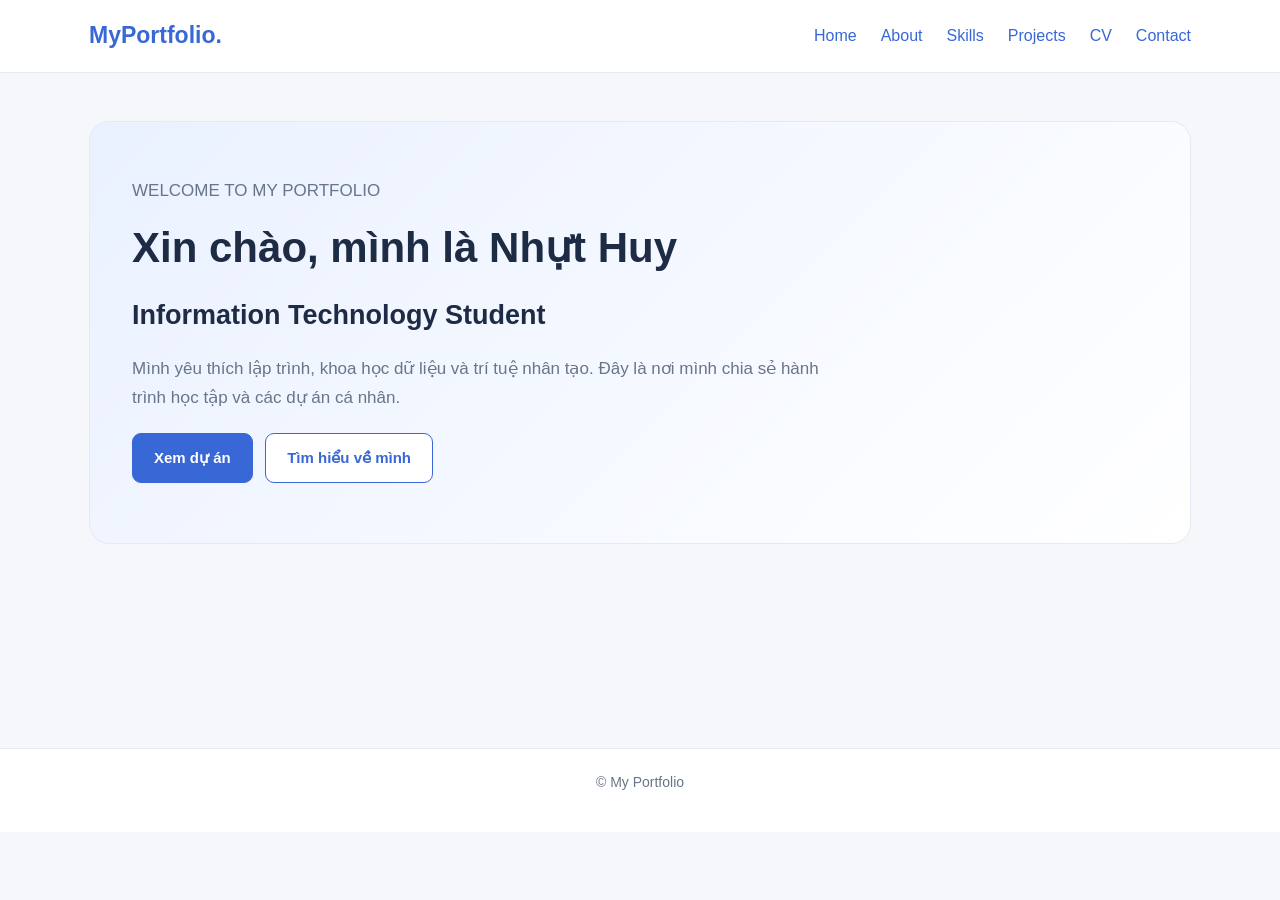
==== index.html @ 82e44e2f "first commit" ====
<!doctype html>
<html lang="vi">
  <head>
    <meta charset="UTF-8" />
    <meta name="viewport" content="width=device-width, initial-scale=1.0" />

    <title>Home | My Portfolio</title>

    <link rel="stylesheet" href="style.css" />
    <script src="script.js" defer></script>
  </head>
  <body>
    <header class="site-header">
      <nav class="navbar">
        <a href="index.html" class="logo">MyPortfolio.</a>

        <ul class="nav-links">
          <li><a href="index.html" class="active">Home</a></li>
          <li><a href="about.html">About</a></li>
          <li><a href="skills.html">Skills</a></li>
          <li><a href="projects.html">Projects</a></li>
          <li><a href="cv.html">CV</a></li>
          <li><a href="contact.html">Contact</a></li>
        </ul>
      </nav>
    </header>

    <main>
      <section class="hero">
        <p class="eyebrow">WELCOME TO MY PORTFOLIO</p>

        <h1>Xin chào, mình là <span>Nhựt Huy</span></h1>

        <h2>Information Technology Student</h2>

        <p class="hero-description">
          Mình yêu thích lập trình, khoa học dữ liệu và trí tuệ nhân tạo. Đây là
          nơi mình chia sẻ hành trình học tập và các dự án cá nhân.
        </p>

        <div class="hero-buttons">
          <a href="projects.html" class="btn btn-primary"> Xem dự án </a>

          <a href="about.html" class="btn btn-outline"> Tìm hiểu về mình </a>
        </div>
      </section>
    </main>

    <footer class="site-footer">
      <p>© <span id="current-year"></span> My Portfolio</p>
    </footer>
  </body>
</html>
---- style.css ----
/* =========================
   1. CÀI ĐẶT CHUNG
========================= */

:root {
  --primary: #3867d6;
  --primary-dark: #244db0;
  --background: #f5f7fb;
  --white: #ffffff;
  --text: #263248;
  --text-light: #68758a;
  --border: #e5eaf2;
  --light-blue: #eaf1ff;
}

* {
  margin: 0;
  padding: 0;
  box-sizing: border-box;
}

html {
  scroll-behavior: smooth;
}

body {
  font-family: Arial, Helvetica, sans-serif;
  background: var(--background);
  color: var(--text);
  line-height: 1.7;
  font-size: 16px;
}

a {
  color: var(--primary);
  text-decoration: none;
}

a:hover {
  color: var(--primary-dark);
}

/* =========================
   2. HEADER VÀ MENU
========================= */

header {
  background: var(--white);
  border-bottom: 1px solid var(--border);
  position: sticky;
  top: 0;
  z-index: 100;
}

nav {
  max-width: 1150px;
  min-height: 72px;
  margin: 0 auto;
  padding: 12px 24px;
  display: flex;
  justify-content: space-between;
  align-items: center;
  gap: 20px;
}

/* Tên website */

nav > a {
  color: var(--primary);
  font-size: 23px;
  font-weight: bold;
  white-space: nowrap;
}

/* Danh sách liên kết */

nav div {
  display: flex;
  align-items: center;
  gap: 26px;
  flex-wrap: wrap;
}

nav div a {
  color: var(--text);
  font-size: 15px;
  font-weight: 600;
  transition: color 0.2s;
}

nav div a:hover,
nav div a.active {
  color: var(--primary);
}

/* Xóa dấu chấm nếu menu dùng ul, li */

nav ul {
  list-style: none;
  display: flex;
  align-items: center;
  gap: 24px;
}

nav li {
  list-style: none;
  margin: 0;
}

/* =========================
   3. KHU VỰC NỘI DUNG
========================= */

main {
  max-width: 1150px;
  min-height: 75vh;
  margin: 0 auto;
  padding: 48px 24px;
}

section {
  margin-bottom: 36px;
}

h1 {
  color: #1d2b45;
  font-size: clamp(30px, 4vw, 42px);
  line-height: 1.3;
  margin-bottom: 18px;
}

h2 {
  color: #1d2b45;
  font-size: 27px;
  margin-bottom: 16px;
}

h3 {
  color: #263b60;
  font-size: 20px;
  margin-bottom: 10px;
}

p {
  margin-bottom: 15px;
}

ul {
  padding-left: 24px;
}

li {
  margin-bottom: 8px;
}

/* =========================
   4. TRANG CHỦ
========================= */

.hero {
  background: linear-gradient(135deg, #eaf1ff, #ffffff);
  border: 1px solid var(--border);
  border-radius: 20px;
  padding: 55px 42px;
  margin-bottom: 35px;
}

.hero p {
  color: var(--text-light);
  font-size: 17px;
  max-width: 700px;
}

/* =========================
   5. NÚT BẤM
========================= */

.btn {
  display: inline-block;
  padding: 11px 21px;
  margin: 5px 8px 5px 0;
  border-radius: 9px;
  border: 1px solid var(--primary);
  font-size: 15px;
  font-weight: bold;
  cursor: pointer;
  transition: 0.2s ease;
}

.btn-primary {
  background: var(--primary);
  color: white;
}

.btn-primary:hover {
  background: var(--primary-dark);
  color: white;
  transform: translateY(-2px);
}

.btn-outline {
  background: white;
  color: var(--primary);
}

.btn-outline:hover {
  background: var(--light-blue);
  color: var(--primary-dark);
}

/* =========================
   6. THẺ KỸ NĂNG VÀ DỰ ÁN
========================= */

.project-grid {
  display: grid;
  grid-template-columns: repeat(2, minmax(0, 1fr));
  gap: 22px;
  margin-top: 22px;
}

.project-card {
  background: var(--white);
  padding: 25px;
  border: 1px solid var(--border);
  border-radius: 15px;
  box-shadow: 0 4px 15px rgba(30, 50, 90, 0.04);
  transition: 0.25s ease;
}

.project-card:hover {
  transform: translateY(-4px);
  box-shadow: 0 10px 25px rgba(30, 50, 90, 0.09);
  border-color: #b7cbff;
}

.project-card p {
  color: var(--text-light);
}

/* Nhãn kỹ năng */

.tag-list {
  display: flex;
  flex-wrap: wrap;
  gap: 8px;
  margin-top: 15px;
}

.tag {
  display: inline-block;
  background: var(--light-blue);
  color: #244db0;
  border-radius: 20px;
  padding: 5px 12px;
  font-size: 13px;
  font-weight: 600;
}

/* =========================
   7. FORM LIÊN HỆ
========================= */

form {
  max-width: 650px;
  background: var(--white);
  padding: 28px;
  border: 1px solid var(--border);
  border-radius: 15px;
  box-shadow: 0 4px 15px rgba(30, 50, 90, 0.04);
}

form label {
  display: block;
  font-weight: bold;
  margin-bottom: 6px;
}

form input,
form textarea {
  display: block;
  width: 100%;
  padding: 12px 14px;
  margin-bottom: 18px;
  border: 1px solid #d5ddeb;
  border-radius: 8px;
  background: white;
  color: var(--text);
  font-family: inherit;
  font-size: 15px;
}

form input:focus,
form textarea:focus {
  outline: 2px solid #c4d5ff;
  border-color: var(--primary);
}

form textarea {
  min-height: 130px;
  resize: vertical;
}

/* =========================
   8. CHÂN TRANG
========================= */

footer {
  background: var(--white);
  border-top: 1px solid var(--border);
  color: var(--text-light);
  text-align: center;
  padding: 22px;
  font-size: 14px;
}

/* =========================
   9. ĐIỆN THOẠI / MÀN HÌNH NHỎ
========================= */

@media (max-width: 760px) {
  nav {
    flex-direction: column;
    align-items: flex-start;
    padding: 15px 20px;
  }

  nav div,
  nav ul {
    gap: 12px 18px;
  }

  main {
    padding: 30px 18px;
  }

  .hero {
    padding: 32px 22px;
  }

  .project-grid {
    grid-template-columns: 1fr;
  }

  form {
    padding: 20px;
  }
}
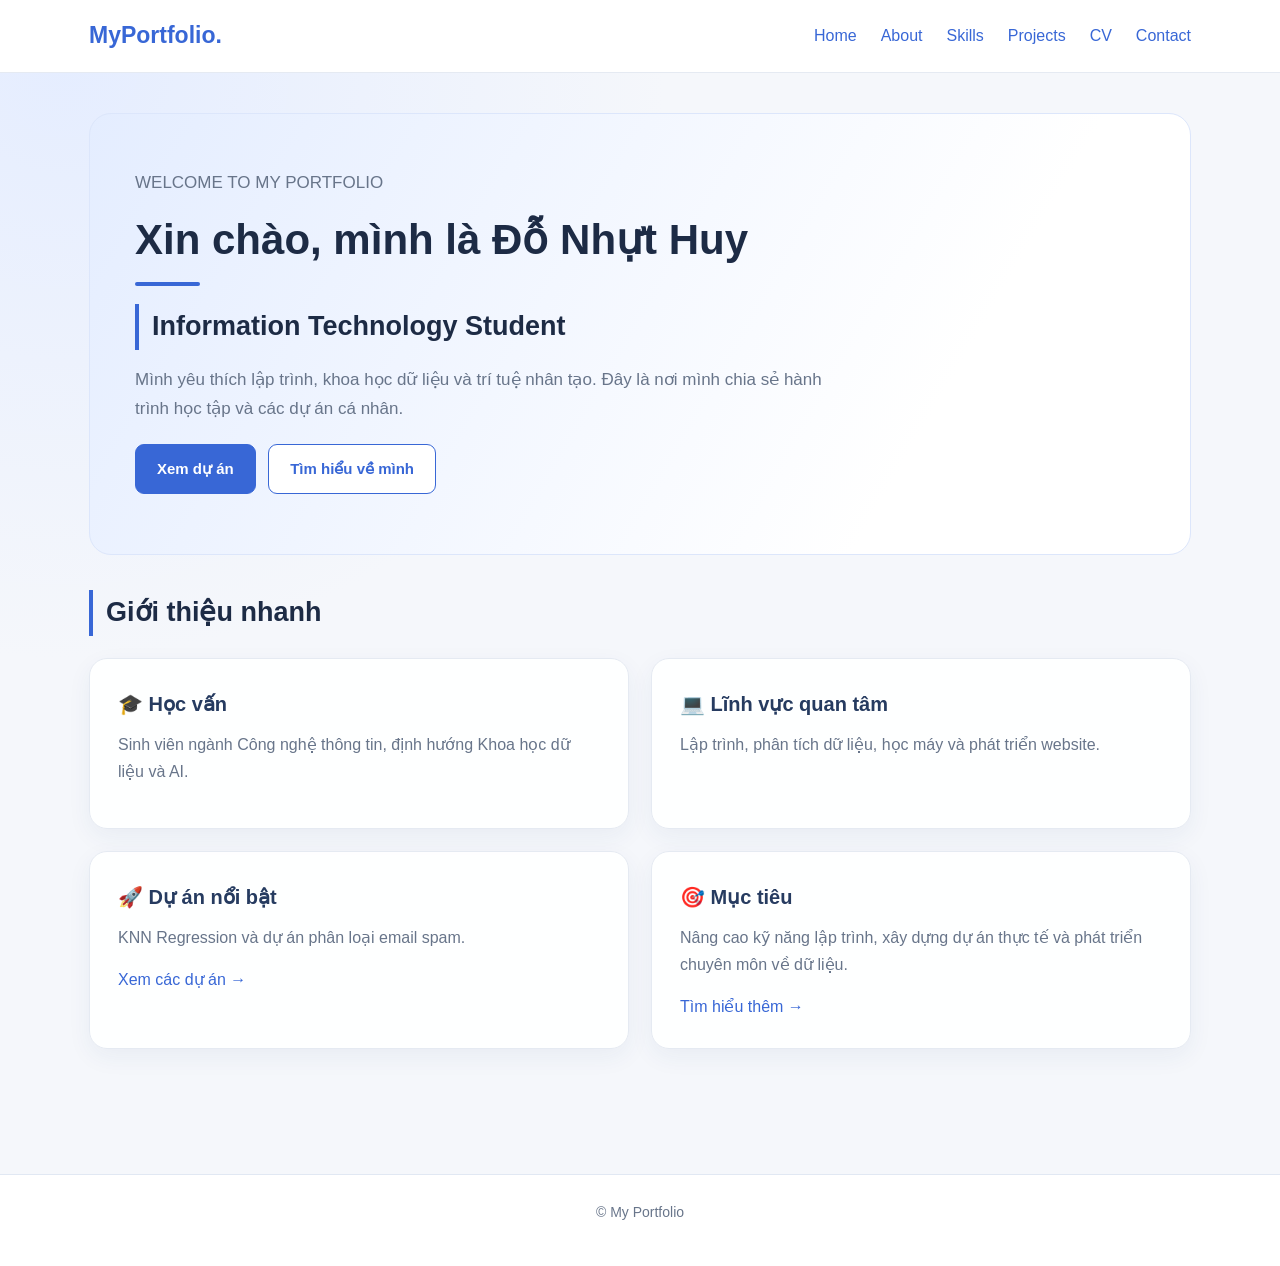
==== commit 78761861: "second change" ====
--- a/index.html
+++ b/index.html
@@ -29,7 +29,7 @@
       <section class="hero">
         <p class="eyebrow">WELCOME TO MY PORTFOLIO</p>
 
-        <h1>Xin chào, mình là <span>Nhựt Huy</span></h1>
+        <h1>Xin chào, mình là <span>Đỗ Nhựt Huy</span></h1>
 
         <h2>Information Technology Student</h2>
 
@@ -44,6 +44,41 @@
           <a href="about.html" class="btn btn-outline"> Tìm hiểu về mình </a>
         </div>
       </section>
+
+      <!-- Thông tin nhanh -->
+      <section class="quick-info">
+        <h2>Giới thiệu nhanh</h2>
+
+        <div class="project-grid">
+          <article class="project-card">
+            <h3>🎓 Học vấn</h3>
+            <p>
+              Sinh viên ngành Công nghệ thông tin, định hướng Khoa học dữ liệu
+              và AI.
+            </p>
+          </article>
+
+          <article class="project-card">
+            <h3>💻 Lĩnh vực quan tâm</h3>
+            <p>Lập trình, phân tích dữ liệu, học máy và phát triển website.</p>
+          </article>
+
+          <article class="project-card">
+            <h3>🚀 Dự án nổi bật</h3>
+            <p>KNN Regression và dự án phân loại email spam.</p>
+            <a href="projects.html">Xem các dự án →</a>
+          </article>
+
+          <article class="project-card">
+            <h3>🎯 Mục tiêu</h3>
+            <p>
+              Nâng cao kỹ năng lập trình, xây dựng dự án thực tế và phát triển
+              chuyên môn về dữ liệu.
+            </p>
+            <a href="about.html">Tìm hiểu thêm →</a>
+          </article>
+        </div>
+      </section>
     </main>
 
     <footer class="site-footer">
--- a/style.css
+++ b/style.css
@@ -346,3 +346,95 @@
     padding: 20px;
   }
 }
+
+/* Làm nền website sinh động hơn */
+body {
+  background:
+    radial-gradient(ellipse at 5% 5%, #e5edff 0, transparent 35%), #f5f7fb;
+}
+
+/* Tạo khoảng cách nội dung hợp lý */
+main {
+  padding-top: 40px;
+  padding-bottom: 60px;
+}
+
+/* Làm nổi bật phần giới thiệu */
+.hero {
+  position: relative;
+  overflow: hidden;
+  background: linear-gradient(120deg, #e4edff, #ffffff 75%);
+  border: 1px solid #dce6fb;
+  border-radius: 22px;
+  padding: 55px 45px;
+  margin-bottom: 35px;
+}
+
+/* Đường nhấn màu xanh phía trên tiêu đề */
+.hero h1 {
+  position: relative;
+}
+
+.hero h1::after {
+  content: "";
+  display: block;
+  width: 65px;
+  height: 4px;
+  background: #3867d6;
+  border-radius: 5px;
+  margin-top: 15px;
+}
+
+/* Các thẻ nội dung */
+.project-card {
+  padding: 28px;
+  border-radius: 18px;
+  background: rgba(255, 255, 255, 0.95);
+  box-shadow: 0 8px 25px rgba(35, 65, 120, 0.06);
+  transition:
+    transform 0.25s,
+    box-shadow 0.25s;
+}
+
+.project-card:hover {
+  transform: translateY(-5px);
+  box-shadow: 0 14px 30px rgba(35, 65, 120, 0.12);
+}
+
+/* Tiêu đề các khu vực */
+section h2 {
+  padding-left: 13px;
+  border-left: 4px solid #3867d6;
+}
+
+/* Khoảng cách giữa các nhóm nội dung */
+section {
+  margin-bottom: 45px;
+}
+
+/* Nhãn kỹ năng */
+.tag {
+  padding: 6px 13px;
+  background: #eaf1ff;
+  color: #244db0;
+  border: 1px solid #d8e5ff;
+}
+
+/* Chân trang */
+footer {
+  margin-top: 20px;
+  padding: 26px 20px;
+  background: #ffffff;
+  border-top: 1px solid #e1e8f3;
+}
+
+/* Hiển thị tốt trên điện thoại */
+@media (max-width: 700px) {
+  .hero {
+    padding: 32px 24px;
+  }
+
+  section {
+    margin-bottom: 32px;
+  }
+}
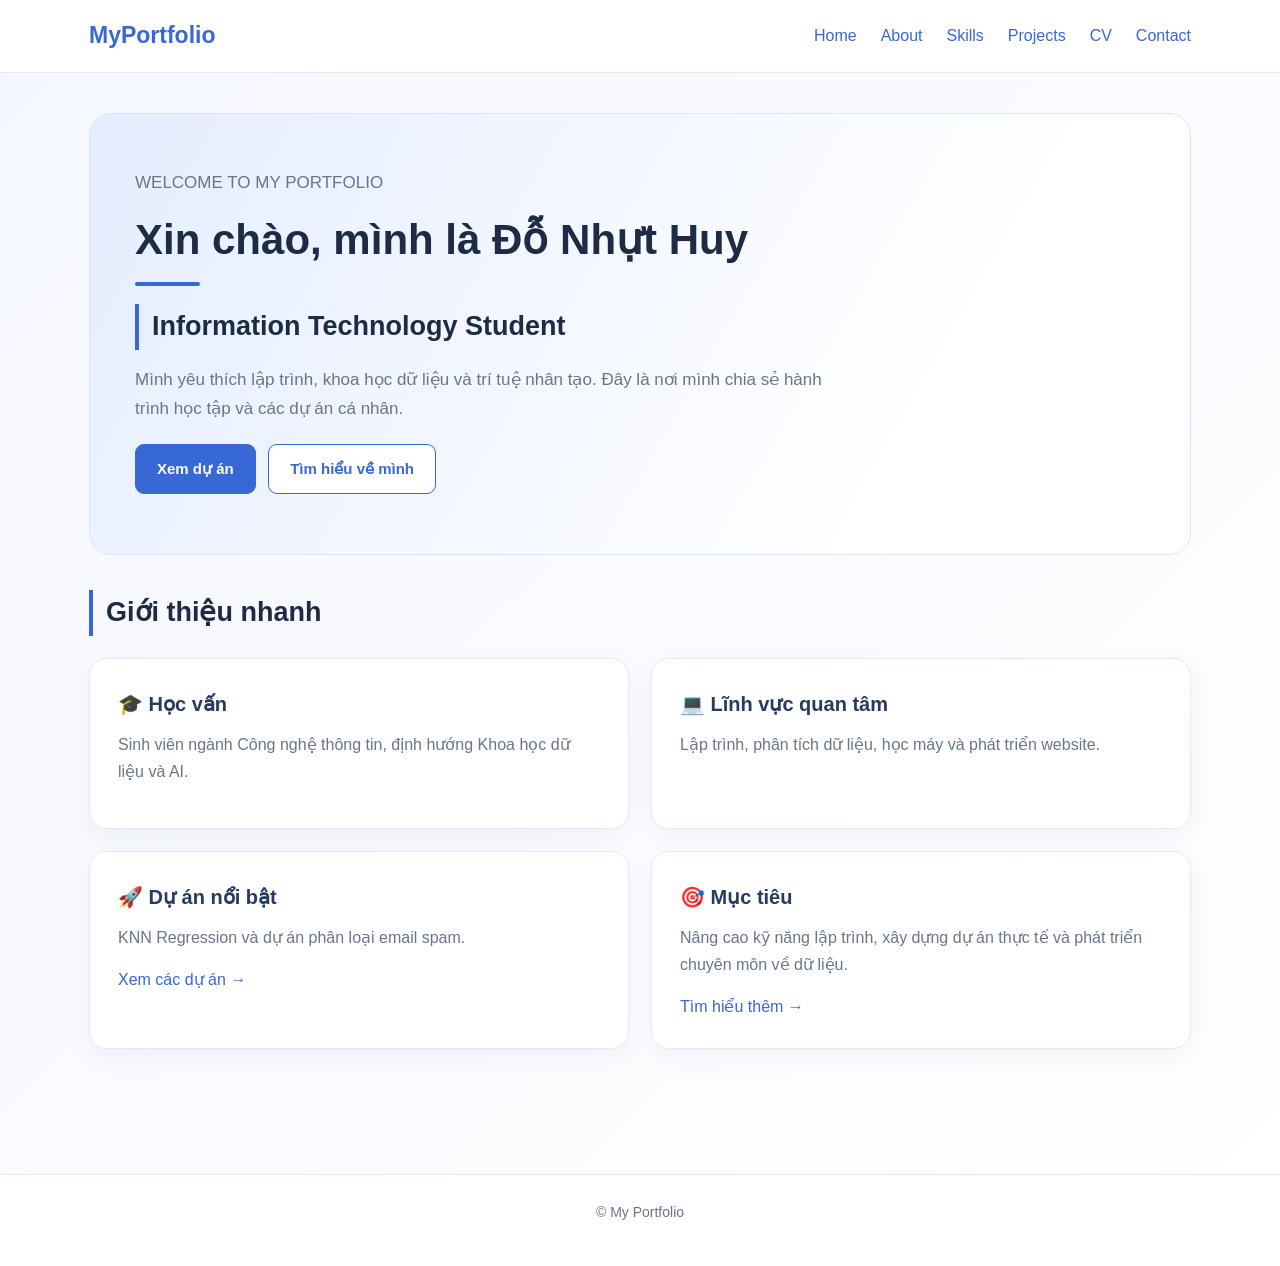
==== commit 813ef855: "lil change" ====
--- a/index.html
+++ b/index.html
@@ -12,7 +12,7 @@
   <body>
     <header class="site-header">
       <nav class="navbar">
-        <a href="index.html" class="logo">MyPortfolio.</a>
+        <a href="index.html" class="logo">MyPortfolio</a>
 
         <ul class="nav-links">
           <li><a href="index.html" class="active">Home</a></li>
--- a/style.css
+++ b/style.css
@@ -438,3 +438,145 @@
     margin-bottom: 32px;
   }
 }
+
+/* ===== NỀN CHUYỂN ĐỘNG NHẸ ===== */
+
+body {
+  background: linear-gradient(135deg, #f5f7ff, #ffffff, #edf4ff, #f5f7ff);
+  background-size: 300% 300%;
+  animation: backgroundMove 15s ease infinite;
+}
+
+@keyframes backgroundMove {
+  0% {
+    background-position: 0% 50%;
+  }
+
+  50% {
+    background-position: 100% 50%;
+  }
+
+  100% {
+    background-position: 0% 50%;
+  }
+}
+
+/* ===== NÚT BẤM CÓ HIỆU ỨNG ===== */
+
+.btn {
+  transition:
+    transform 0.25s ease,
+    box-shadow 0.25s ease,
+    background-color 0.25s ease;
+}
+
+.btn:hover {
+  transform: translateY(-3px);
+  box-shadow: 0 8px 18px rgba(56, 103, 214, 0.2);
+}
+
+/* ===== THẺ KỸ NĂNG, DỰ ÁN ===== */
+
+.project-card {
+  transition:
+    transform 0.3s ease,
+    box-shadow 0.3s ease,
+    border-color 0.3s ease;
+}
+
+.project-card:hover {
+  transform: translateY(-7px);
+  border-color: #9db8ff;
+  box-shadow: 0 14px 30px rgba(56, 103, 214, 0.13);
+}
+
+/* ===== NỘI DUNG HIỆN RA KHI CUỘN ===== */
+
+.reveal {
+  opacity: 0;
+  transform: translateY(24px);
+  transition:
+    opacity 0.7s ease,
+    transform 0.7s ease;
+}
+
+.reveal.visible {
+  opacity: 1;
+  transform: translateY(0);
+}
+
+/* ===== MENU CÓ HIỆU ỨNG ===== */
+
+nav a {
+  transition: color 0.2s ease;
+}
+
+nav div a {
+  position: relative;
+}
+
+nav div a::after {
+  content: "";
+  position: absolute;
+  left: 0;
+  bottom: -5px;
+  width: 0;
+  height: 2px;
+  background: #3867d6;
+  transition: width 0.25s ease;
+}
+
+nav div a:hover::after,
+nav div a.active::after {
+  width: 100%;
+}
+
+/* ===== NÚT QUAY LẠI ĐẦU TRANG ===== */
+
+#backToTop {
+  position: fixed;
+  right: 24px;
+  bottom: 24px;
+  width: 46px;
+  height: 46px;
+  border: none;
+  border-radius: 50%;
+  background: #3867d6;
+  color: white;
+  font-size: 22px;
+  cursor: pointer;
+  box-shadow: 0 5px 16px rgba(56, 103, 214, 0.25);
+  opacity: 0;
+  visibility: hidden;
+  transform: translateY(10px);
+  transition: 0.25s ease;
+  z-index: 999;
+}
+
+#backToTop.show {
+  opacity: 1;
+  visibility: visible;
+  transform: translateY(0);
+}
+
+#backToTop:hover {
+  background: #244db0;
+  transform: translateY(-3px);
+}
+
+/* Tôn trọng cài đặt giảm chuyển động của người dùng */
+
+@media (prefers-reduced-motion: reduce) {
+  *,
+  *::before,
+  *::after {
+    animation-duration: 0.01ms !important;
+    transition-duration: 0.01ms !important;
+    scroll-behavior: auto !important;
+  }
+
+  .reveal {
+    opacity: 1;
+    transform: none;
+  }
+}
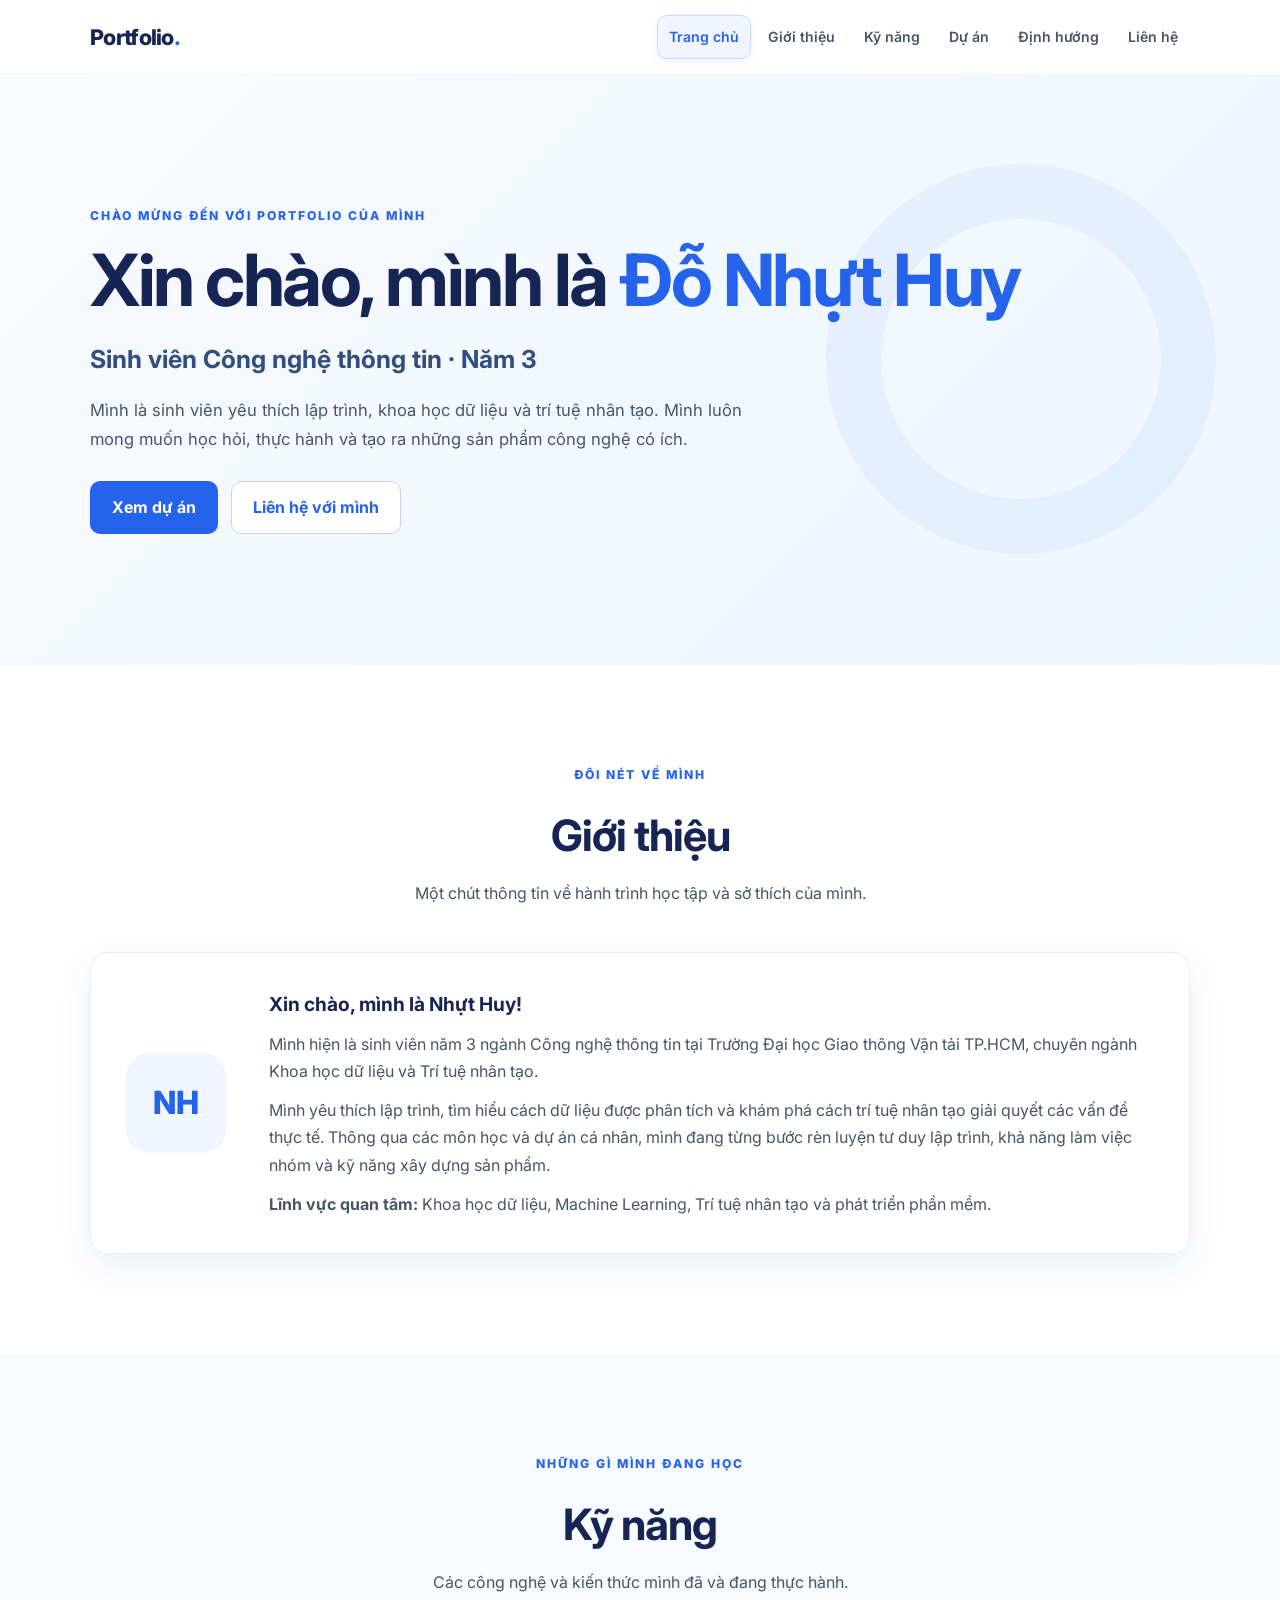
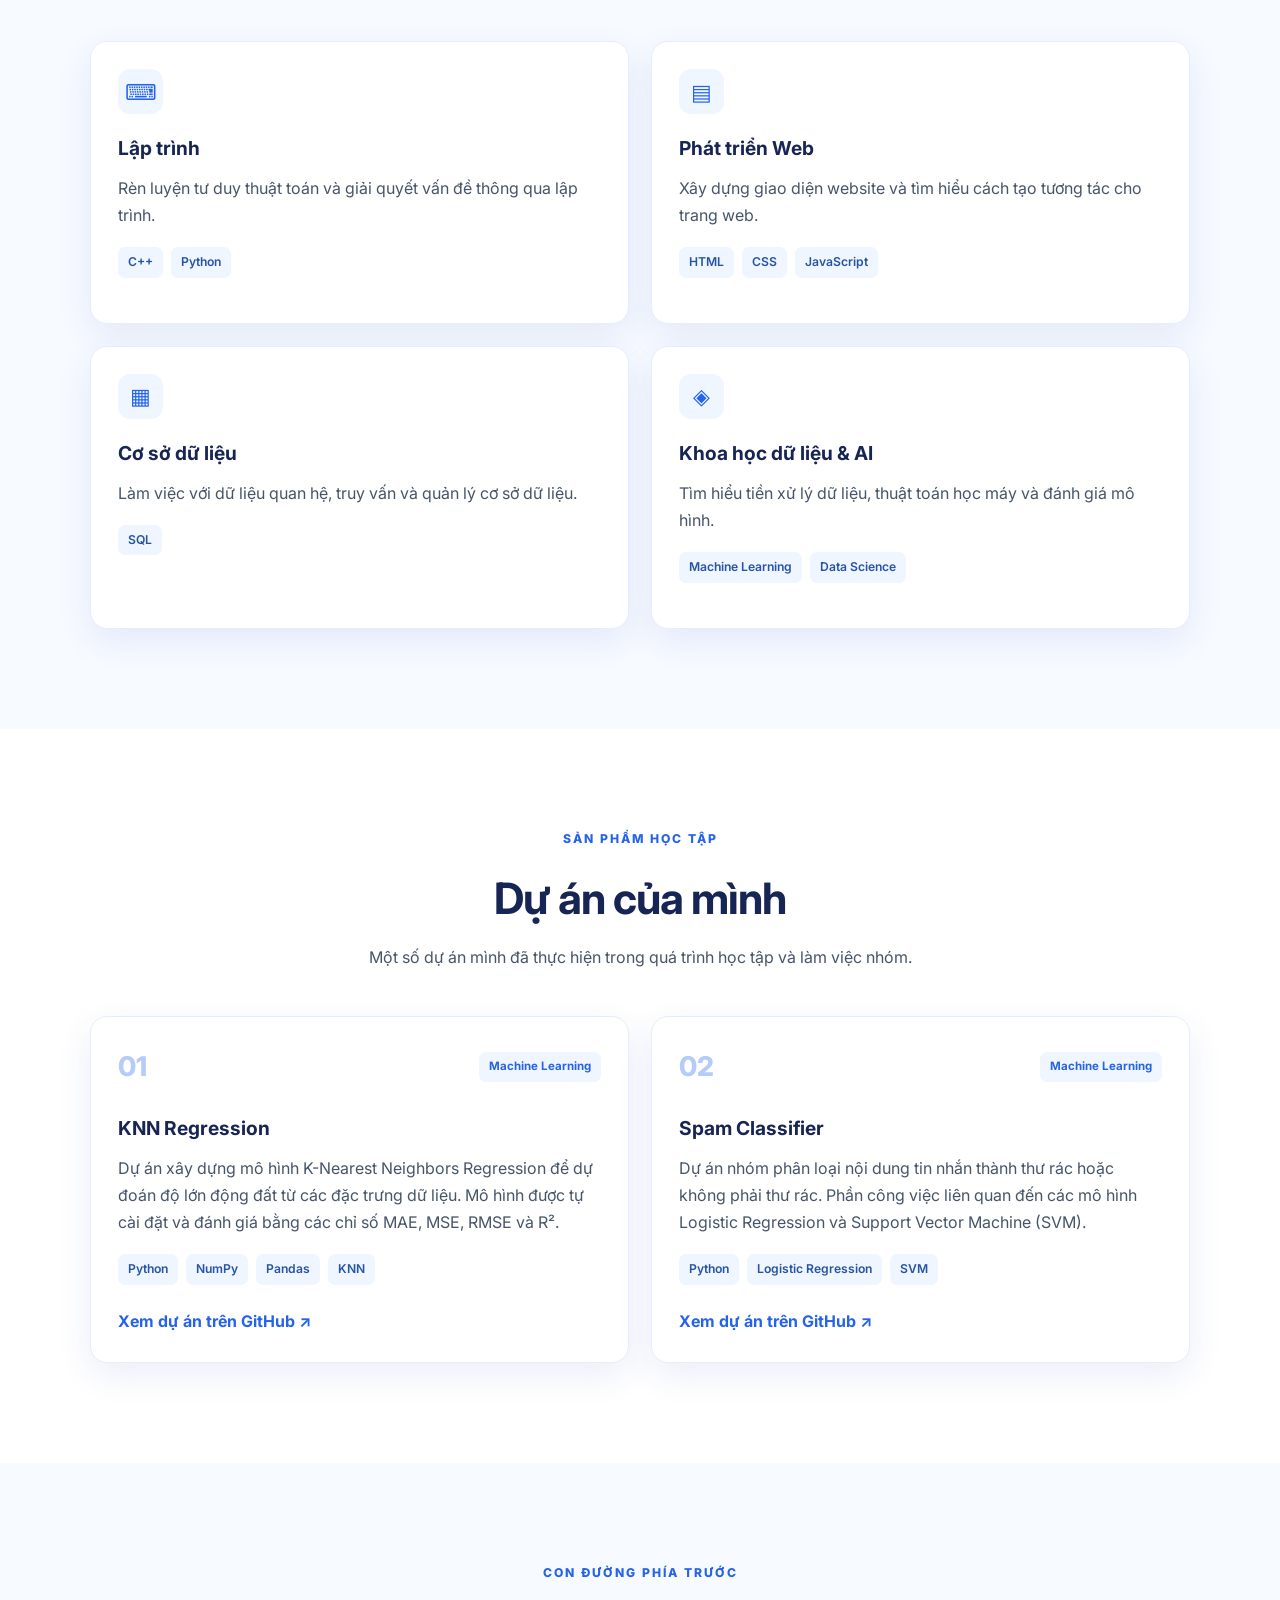
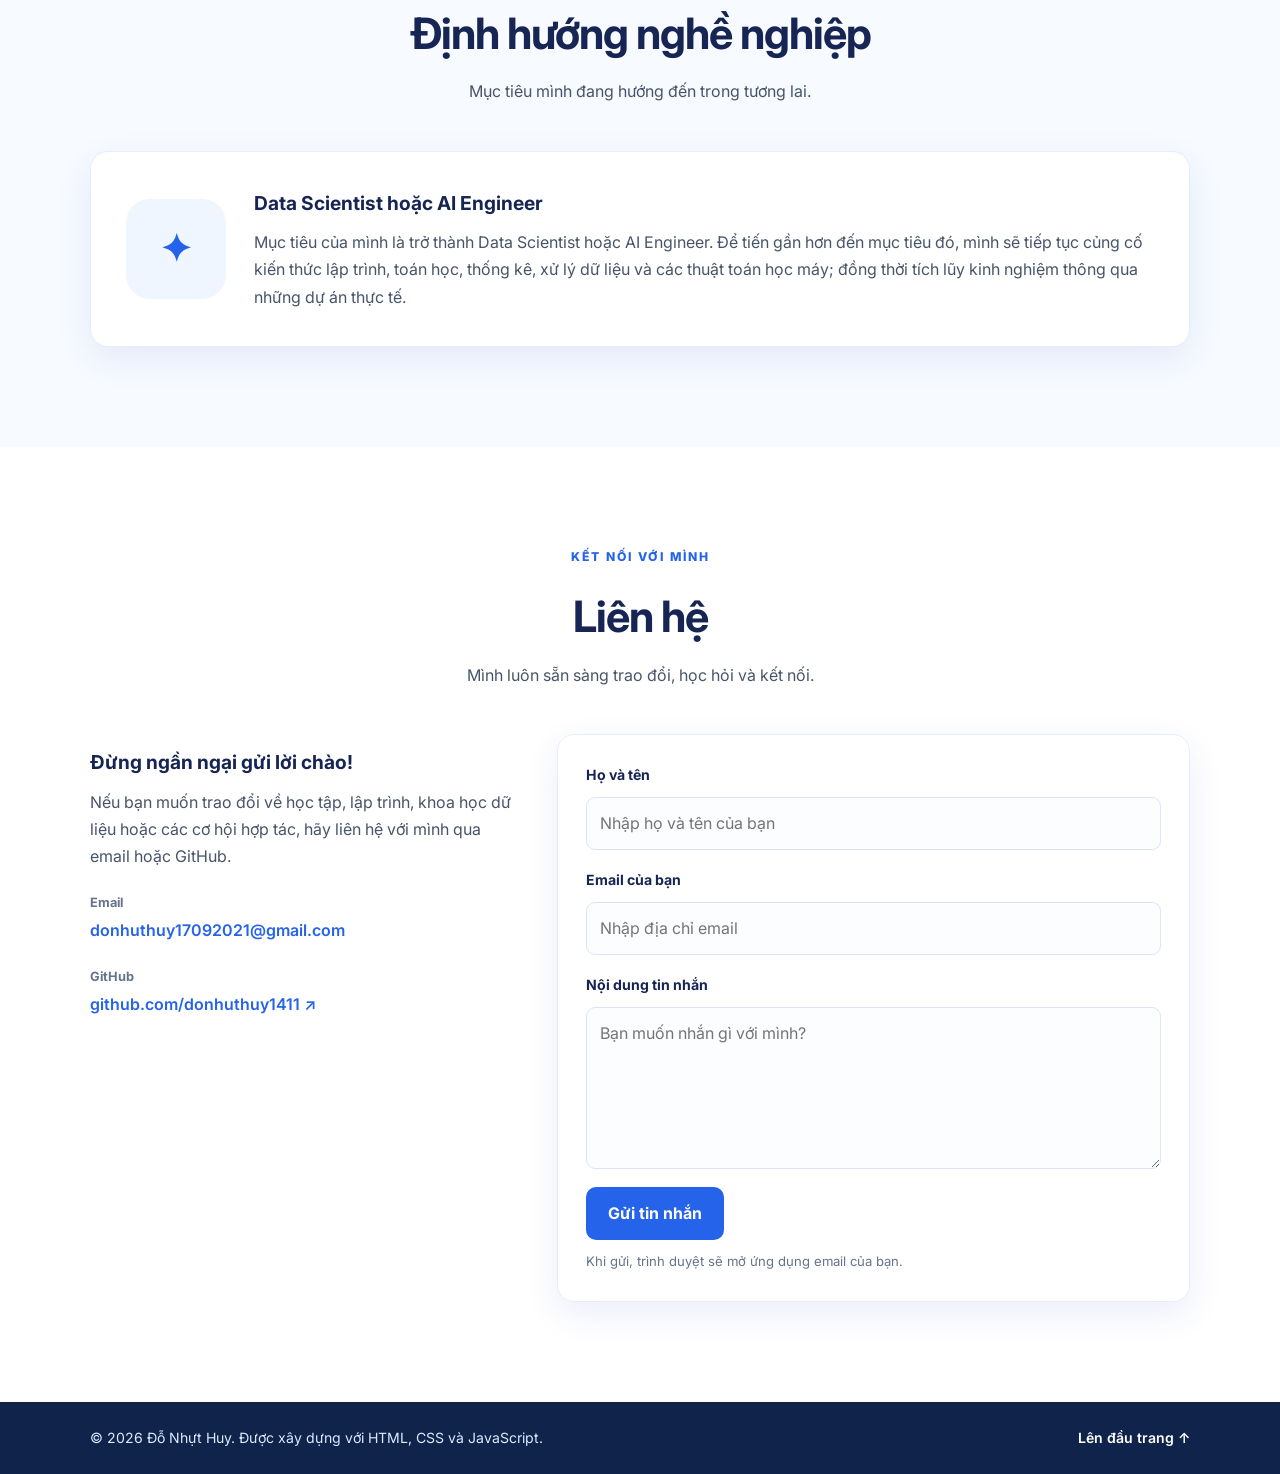
==== commit a660d9d4: "." ====
--- a/index.html
+++ b/index.html
@@ -3,86 +3,304 @@
   <head>
     <meta charset="UTF-8" />
     <meta name="viewport" content="width=device-width, initial-scale=1.0" />
-
-    <title>Home | My Portfolio</title>
-
+    <meta
+      name="description"
+      content="Portfolio cá nhân của Đỗ Nhựt Huy - Sinh viên Công nghệ thông tin"
+    />
+    <title>Đỗ Nhựt Huy | Portfolio</title>
     <link rel="stylesheet" href="style.css" />
     <script src="script.js" defer></script>
   </head>
   <body>
     <header class="site-header">
-      <nav class="navbar">
-        <a href="index.html" class="logo">MyPortfolio</a>
-
-        <ul class="nav-links">
-          <li><a href="index.html" class="active">Home</a></li>
-          <li><a href="about.html">About</a></li>
-          <li><a href="skills.html">Skills</a></li>
-          <li><a href="projects.html">Projects</a></li>
-          <li><a href="cv.html">CV</a></li>
-          <li><a href="contact.html">Contact</a></li>
-        </ul>
+      <nav class="navbar container" aria-label="Điều hướng chính">
+        <a class="logo" href="#home">Portfolio<span>.</span></a>
+        <button
+          class="menu-toggle"
+          id="menuToggle"
+          aria-label="Mở menu"
+          aria-expanded="false"
+        >
+          ☰
+        </button>
+        <div class="nav-links" id="navLinks">
+          <a href="#home" class="active">Trang chủ</a>
+          <a href="#about">Giới thiệu</a>
+          <a href="#skills">Kỹ năng</a>
+          <a href="#projects">Dự án</a>
+          <a href="#goal">Định hướng</a>
+          <a href="#contact">Liên hệ</a>
+        </div>
       </nav>
     </header>
 
     <main>
-      <section class="hero">
-        <p class="eyebrow">WELCOME TO MY PORTFOLIO</p>
-
-        <h1>Xin chào, mình là <span>Đỗ Nhựt Huy</span></h1>
-
-        <h2>Information Technology Student</h2>
-
-        <p class="hero-description">
-          Mình yêu thích lập trình, khoa học dữ liệu và trí tuệ nhân tạo. Đây là
-          nơi mình chia sẻ hành trình học tập và các dự án cá nhân.
+      <section class="hero section" id="home">
+        <div class="container hero-content">
+          <p class="eyebrow">CHÀO MỪNG ĐẾN VỚI PORTFOLIO CỦA MÌNH</p>
+          <h1>Xin chào, mình là <span>Đỗ Nhựt Huy</span></h1>
+          <h2>Sinh viên Công nghệ thông tin · Năm 3</h2>
+          <p class="hero-description">
+            Mình là sinh viên yêu thích lập trình, khoa học dữ liệu và trí tuệ
+            nhân tạo. Mình luôn mong muốn học hỏi, thực hành và tạo ra những sản
+            phẩm công nghệ có ích.
+          </p>
+          <div class="hero-actions">
+            <a class="btn btn-primary" href="#projects">Xem dự án</a>
+            <a class="btn btn-outline" href="#contact">Liên hệ với mình</a>
+          </div>
+        </div>
+        <div class="hero-decoration"></div>
+      </section>
+
+      <section class="section" id="about">
+        <div class="container">
+          <div class="section-heading reveal">
+            <p class="eyebrow">ĐÔI NÉT VỀ MÌNH</p>
+            <h2>Giới thiệu</h2>
+            <p>
+              Một chút thông tin về hành trình học tập và sở thích của mình.
+            </p>
+          </div>
+          <div class="about-card reveal">
+            <div class="about-mark">NH</div>
+            <div>
+              <h3>Xin chào, mình là Nhựt Huy!</h3>
+              <p>
+                Mình hiện là sinh viên năm 3 ngành Công nghệ thông tin tại
+                Trường Đại học Giao thông Vận tải TP.HCM, chuyên ngành Khoa học
+                dữ liệu và Trí tuệ nhân tạo.
+              </p>
+              <p>
+                Mình yêu thích lập trình, tìm hiểu cách dữ liệu được phân tích
+                và khám phá cách trí tuệ nhân tạo giải quyết các vấn đề thực tế.
+                Thông qua các môn học và dự án cá nhân, mình đang từng bước rèn
+                luyện tư duy lập trình, khả năng làm việc nhóm và kỹ năng xây
+                dựng sản phẩm.
+              </p>
+              <p>
+                <strong>Lĩnh vực quan tâm:</strong> Khoa học dữ liệu, Machine
+                Learning, Trí tuệ nhân tạo và phát triển phần mềm.
+              </p>
+            </div>
+          </div>
+        </div>
+      </section>
+
+      <section class="section section-soft" id="skills">
+        <div class="container">
+          <div class="section-heading reveal">
+            <p class="eyebrow">NHỮNG GÌ MÌNH ĐANG HỌC</p>
+            <h2>Kỹ năng</h2>
+            <p>Các công nghệ và kiến thức mình đã và đang thực hành.</p>
+          </div>
+          <div class="skill-grid">
+            <article class="info-card reveal">
+              <div class="card-icon">⌨</div>
+              <h3>Lập trình</h3>
+              <p>
+                Rèn luyện tư duy thuật toán và giải quyết vấn đề thông qua lập
+                trình.
+              </p>
+              <div class="tags"><span>C++</span><span>Python</span></div>
+            </article>
+            <article class="info-card reveal">
+              <div class="card-icon">▤</div>
+              <h3>Phát triển Web</h3>
+              <p>
+                Xây dựng giao diện website và tìm hiểu cách tạo tương tác cho
+                trang web.
+              </p>
+              <div class="tags">
+                <span>HTML</span><span>CSS</span><span>JavaScript</span>
+              </div>
+            </article>
+            <article class="info-card reveal">
+              <div class="card-icon">▦</div>
+              <h3>Cơ sở dữ liệu</h3>
+              <p>
+                Làm việc với dữ liệu quan hệ, truy vấn và quản lý cơ sở dữ liệu.
+              </p>
+              <div class="tags"><span>SQL</span></div>
+            </article>
+            <article class="info-card reveal">
+              <div class="card-icon">◈</div>
+              <h3>Khoa học dữ liệu & AI</h3>
+              <p>
+                Tìm hiểu tiền xử lý dữ liệu, thuật toán học máy và đánh giá mô
+                hình.
+              </p>
+              <div class="tags">
+                <span>Machine Learning</span><span>Data Science</span>
+              </div>
+            </article>
+          </div>
+        </div>
+      </section>
+
+      <section class="section" id="projects">
+        <div class="container">
+          <div class="section-heading reveal">
+            <p class="eyebrow">SẢN PHẨM HỌC TẬP</p>
+            <h2>Dự án của mình</h2>
+            <p>
+              Một số dự án mình đã thực hiện trong quá trình học tập và làm việc
+              nhóm.
+            </p>
+          </div>
+          <div class="project-grid">
+            <article class="project-card reveal">
+              <div class="project-top">
+                <span class="project-number">01</span
+                ><span class="project-type">Machine Learning</span>
+              </div>
+              <h3>KNN Regression</h3>
+              <p>
+                Dự án xây dựng mô hình K-Nearest Neighbors Regression để dự đoán
+                độ lớn động đất từ các đặc trưng dữ liệu. Mô hình được tự cài
+                đặt và đánh giá bằng các chỉ số MAE, MSE, RMSE và R².
+              </p>
+              <div class="tags">
+                <span>Python</span><span>NumPy</span><span>Pandas</span
+                ><span>KNN</span>
+              </div>
+              <a
+                class="text-link"
+                href="https://github.com/donhuthuy1411/KNN-Regression"
+                target="_blank"
+                rel="noopener"
+                >Xem dự án trên GitHub ↗</a
+              >
+            </article>
+            <article class="project-card reveal">
+              <div class="project-top">
+                <span class="project-number">02</span
+                ><span class="project-type">Machine Learning</span>
+              </div>
+              <h3>Spam Classifier</h3>
+              <p>
+                Dự án nhóm phân loại nội dung tin nhắn thành thư rác hoặc không
+                phải thư rác. Phần công việc liên quan đến các mô hình Logistic
+                Regression và Support Vector Machine (SVM).
+              </p>
+              <div class="tags">
+                <span>Python</span><span>Logistic Regression</span
+                ><span>SVM</span>
+              </div>
+              <a
+                class="text-link"
+                href="https://github.com/khaiq1306-lab/spam-classifier"
+                target="_blank"
+                rel="noopener"
+                >Xem dự án trên GitHub ↗</a
+              >
+            </article>
+          </div>
+        </div>
+      </section>
+
+      <section class="section section-soft" id="goal">
+        <div class="container">
+          <div class="section-heading reveal">
+            <p class="eyebrow">CON ĐƯỜNG PHÍA TRƯỚC</p>
+            <h2>Định hướng nghề nghiệp</h2>
+            <p>Mục tiêu mình đang hướng đến trong tương lai.</p>
+          </div>
+          <div class="goal-card reveal">
+            <div class="goal-icon">✦</div>
+            <div>
+              <h3>Data Scientist hoặc AI Engineer</h3>
+              <p>
+                Mục tiêu của mình là trở thành Data Scientist hoặc AI Engineer.
+                Để tiến gần hơn đến mục tiêu đó, mình sẽ tiếp tục củng cố kiến
+                thức lập trình, toán học, thống kê, xử lý dữ liệu và các thuật
+                toán học máy; đồng thời tích lũy kinh nghiệm thông qua những dự
+                án thực tế.
+              </p>
+            </div>
+          </div>
+        </div>
+      </section>
+
+      <section class="section" id="contact">
+        <div class="container">
+          <div class="section-heading reveal">
+            <p class="eyebrow">KẾT NỐI VỚI MÌNH</p>
+            <h2>Liên hệ</h2>
+            <p>Mình luôn sẵn sàng trao đổi, học hỏi và kết nối.</p>
+          </div>
+          <div class="contact-layout">
+            <div class="contact-intro reveal">
+              <h3>Đừng ngần ngại gửi lời chào!</h3>
+              <p>
+                Nếu bạn muốn trao đổi về học tập, lập trình, khoa học dữ liệu
+                hoặc các cơ hội hợp tác, hãy liên hệ với mình qua email hoặc
+                GitHub.
+              </p>
+              <div class="contact-item">
+                <span>Email</span
+                ><a href="mailto:donhuthuy17092021@gmail.com"
+                  >donhuthuy17092021@gmail.com</a
+                >
+              </div>
+              <div class="contact-item">
+                <span>GitHub</span
+                ><a
+                  href="https://github.com/donhuthuy1411"
+                  target="_blank"
+                  rel="noopener"
+                  >github.com/donhuthuy1411 ↗</a
+                >
+              </div>
+            </div>
+            <form class="contact-form reveal" id="contactForm">
+              <label for="name">Họ và tên</label>
+              <input
+                id="name"
+                name="name"
+                type="text"
+                placeholder="Nhập họ và tên của bạn"
+                required
+              />
+              <label for="email">Email của bạn</label>
+              <input
+                id="email"
+                name="email"
+                type="email"
+                placeholder="Nhập địa chỉ email"
+                required
+              />
+              <label for="message">Nội dung tin nhắn</label>
+              <textarea
+                id="message"
+                name="message"
+                rows="5"
+                placeholder="Bạn muốn nhắn gì với mình?"
+                required
+              ></textarea>
+              <button class="btn btn-primary" type="submit">
+                Gửi tin nhắn
+              </button>
+              <p class="form-note" id="formNote" aria-live="polite">
+                Khi gửi, trình duyệt sẽ mở ứng dụng email của bạn.
+              </p>
+            </form>
+          </div>
+        </div>
+      </section>
+    </main>
+
+    <footer class="footer">
+      <div class="container footer-content">
+        <p>
+          © <span id="year"></span> Đỗ Nhựt Huy. Được xây dựng với HTML, CSS và
+          JavaScript.
         </p>
-
-        <div class="hero-buttons">
-          <a href="projects.html" class="btn btn-primary"> Xem dự án </a>
-
-          <a href="about.html" class="btn btn-outline"> Tìm hiểu về mình </a>
-        </div>
-      </section>
-
-      <!-- Thông tin nhanh -->
-      <section class="quick-info">
-        <h2>Giới thiệu nhanh</h2>
-
-        <div class="project-grid">
-          <article class="project-card">
-            <h3>🎓 Học vấn</h3>
-            <p>
-              Sinh viên ngành Công nghệ thông tin, định hướng Khoa học dữ liệu
-              và AI.
-            </p>
-          </article>
-
-          <article class="project-card">
-            <h3>💻 Lĩnh vực quan tâm</h3>
-            <p>Lập trình, phân tích dữ liệu, học máy và phát triển website.</p>
-          </article>
-
-          <article class="project-card">
-            <h3>🚀 Dự án nổi bật</h3>
-            <p>KNN Regression và dự án phân loại email spam.</p>
-            <a href="projects.html">Xem các dự án →</a>
-          </article>
-
-          <article class="project-card">
-            <h3>🎯 Mục tiêu</h3>
-            <p>
-              Nâng cao kỹ năng lập trình, xây dựng dự án thực tế và phát triển
-              chuyên môn về dữ liệu.
-            </p>
-            <a href="about.html">Tìm hiểu thêm →</a>
-          </article>
-        </div>
-      </section>
-    </main>
-
-    <footer class="site-footer">
-      <p>© <span id="current-year"></span> My Portfolio</p>
+        <a href="#home">Lên đầu trang ↑</a>
+      </div>
     </footer>
+    <button id="backToTop" class="back-to-top" aria-label="Lên đầu trang">
+      ↑
+    </button>
   </body>
 </html>
--- a/style.css
+++ b/style.css
@@ -1,580 +1,551 @@
-/* =========================
-   1. CÀI ĐẶT CHUNG
-========================= */
+@import url("https://fonts.googleapis.com/css2?family=Inter:wght@400;500;600;700;800&display=swap");
 
 :root {
-  --primary: #3867d6;
-  --primary-dark: #244db0;
-  --background: #f5f7fb;
-  --white: #ffffff;
-  --text: #263248;
-  --text-light: #68758a;
-  --border: #e5eaf2;
-  --light-blue: #eaf1ff;
-}
-
+  --primary: #2563eb;
+  --primary-dark: #1d4ed8;
+  --ink: #172554;
+  --text: #475569;
+  --muted: #64748b;
+  --light-blue: #eff6ff;
+  --shadow: 0 12px 35px rgba(30, 64, 175, 0.09);
+}
 * {
+  box-sizing: border-box;
   margin: 0;
   padding: 0;
-  box-sizing: border-box;
-}
-
+}
 html {
   scroll-behavior: smooth;
-}
-
+  scroll-padding-top: 90px;
+}
 body {
-  font-family: Arial, Helvetica, sans-serif;
-  background: var(--background);
+  font-family: Inter, Arial, sans-serif;
   color: var(--text);
   line-height: 1.7;
-  font-size: 16px;
-}
-
+  background: #fff;
+}
 a {
-  color: var(--primary);
+  color: inherit;
   text-decoration: none;
 }
-
-a:hover {
-  color: var(--primary-dark);
-}
-
-/* =========================
-   2. HEADER VÀ MENU
-========================= */
-
-header {
-  background: var(--white);
-  border-bottom: 1px solid var(--border);
+button,
+input,
+textarea {
+  font: inherit;
+}
+.container {
+  width: min(1100px, calc(100% - 40px));
+  margin: 0 auto;
+}
+.site-header {
   position: sticky;
   top: 0;
   z-index: 100;
-}
-
-nav {
-  max-width: 1150px;
-  min-height: 72px;
-  margin: 0 auto;
-  padding: 12px 24px;
-  display: flex;
+  background: rgba(255, 255, 255, 0.94);
+  backdrop-filter: blur(12px);
+  border-bottom: 1px solid #edf2ff;
+}
+.navbar {
+  min-height: 74px;
+  display: flex;
+  align-items: center;
   justify-content: space-between;
+  gap: 24px;
+}
+.logo {
+  color: var(--ink);
+  font-size: 1.35rem;
+  font-weight: 800;
+  letter-spacing: -0.7px;
+}
+.logo span,
+.hero h1 span {
+  color: var(--primary);
+}
+.nav-links {
+  display: flex;
   align-items: center;
-  gap: 20px;
-}
-
-/* Tên website */
-
-nav > a {
-  color: var(--primary);
-  font-size: 23px;
-  font-weight: bold;
-  white-space: nowrap;
-}
-
-/* Danh sách liên kết */
-
-nav div {
+  gap: 5px;
+}
+.nav-links a {
+  color: #475569;
+  font-size: 0.88rem;
+  font-weight: 600;
+  padding: 9px 11px;
+  border: 1px solid transparent;
+  border-radius: 10px;
+  transition: 0.25s ease;
+}
+.nav-links a:hover {
+  color: var(--primary);
+  background: #f8fbff;
+}
+.nav-links a.active {
+  color: var(--primary);
+  background: var(--light-blue);
+  border-color: #c9dbff;
+  box-shadow: 0 3px 8px rgba(37, 99, 235, 0.08);
+}
+.menu-toggle {
+  display: none;
+  border: 0;
+  background: var(--light-blue);
+  color: var(--primary);
+  border-radius: 9px;
+  padding: 8px 12px;
+  font-size: 1.3rem;
+  cursor: pointer;
+}
+.section {
+  padding: 100px 0;
+}
+.section-soft {
+  background: #f7faff;
+}
+.hero {
+  min-height: 590px;
   display: flex;
   align-items: center;
-  gap: 26px;
+  position: relative;
+  overflow: hidden;
+  background: linear-gradient(135deg, #f8fbff 0%, #edf5ff 100%);
+}
+.hero-content {
+  position: relative;
+  z-index: 1;
+}
+.eyebrow {
+  color: var(--primary);
+  font-size: 0.76rem;
+  font-weight: 800;
+  letter-spacing: 2px;
+  margin-bottom: 13px;
+}
+.hero h1 {
+  color: var(--ink);
+  font-size: clamp(2.5rem, 6.5vw, 4.5rem);
+  line-height: 1.15;
+  letter-spacing: -2.5px;
+}
+.hero h2 {
+  color: #334e7e;
+  font-size: clamp(1.15rem, 3vw, 1.55rem);
+  margin: 16px 0;
+}
+.hero-description {
+  max-width: 690px;
+  font-size: 1.04rem;
+}
+.hero-actions {
+  display: flex;
   flex-wrap: wrap;
-}
-
-nav div a {
-  color: var(--text);
-  font-size: 15px;
-  font-weight: 600;
-  transition: color 0.2s;
-}
-
-nav div a:hover,
-nav div a.active {
-  color: var(--primary);
-}
-
-/* Xóa dấu chấm nếu menu dùng ul, li */
-
-nav ul {
-  list-style: none;
-  display: flex;
+  gap: 13px;
+  margin-top: 28px;
+}
+.hero-decoration {
+  position: absolute;
+  width: 390px;
+  height: 390px;
+  right: 5%;
+  top: 15%;
+  border: 55px solid rgba(37, 99, 235, 0.06);
+  border-radius: 50%;
+}
+.btn {
+  display: inline-flex;
+  justify-content: center;
   align-items: center;
-  gap: 24px;
-}
-
-nav li {
-  list-style: none;
-  margin: 0;
-}
-
-/* =========================
-   3. KHU VỰC NỘI DUNG
-========================= */
-
-main {
-  max-width: 1150px;
-  min-height: 75vh;
-  margin: 0 auto;
-  padding: 48px 24px;
-}
-
-section {
-  margin-bottom: 36px;
-}
-
-h1 {
-  color: #1d2b45;
-  font-size: clamp(30px, 4vw, 42px);
-  line-height: 1.3;
-  margin-bottom: 18px;
-}
-
-h2 {
-  color: #1d2b45;
-  font-size: 27px;
-  margin-bottom: 16px;
-}
-
-h3 {
-  color: #263b60;
-  font-size: 20px;
-  margin-bottom: 10px;
-}
-
-p {
-  margin-bottom: 15px;
-}
-
-ul {
-  padding-left: 24px;
-}
-
-li {
-  margin-bottom: 8px;
-}
-
-/* =========================
-   4. TRANG CHỦ
-========================= */
-
-.hero {
-  background: linear-gradient(135deg, #eaf1ff, #ffffff);
-  border: 1px solid var(--border);
-  border-radius: 20px;
-  padding: 55px 42px;
-  margin-bottom: 35px;
-}
-
-.hero p {
-  color: var(--text-light);
-  font-size: 17px;
-  max-width: 700px;
-}
-
-/* =========================
-   5. NÚT BẤM
-========================= */
-
-.btn {
-  display: inline-block;
-  padding: 11px 21px;
-  margin: 5px 8px 5px 0;
-  border-radius: 9px;
-  border: 1px solid var(--primary);
-  font-size: 15px;
-  font-weight: bold;
+  padding: 12px 21px;
+  border-radius: 10px;
+  font-weight: 700;
+  border: 1px solid transparent;
   cursor: pointer;
-  transition: 0.2s ease;
-}
-
+  transition:
+    transform 0.2s,
+    box-shadow 0.2s,
+    background 0.2s;
+}
+.btn:hover {
+  transform: translateY(-3px);
+  box-shadow: 0 9px 20px rgba(37, 99, 235, 0.17);
+}
+.btn:active {
+  transform: scale(0.96);
+}
 .btn-primary {
+  color: white;
   background: var(--primary);
-  color: white;
-}
-
+}
 .btn-primary:hover {
   background: var(--primary-dark);
-  color: white;
-  transform: translateY(-2px);
-}
-
+}
 .btn-outline {
+  color: var(--primary);
+  border-color: #bfd3ff;
   background: white;
-  color: var(--primary);
-}
-
-.btn-outline:hover {
+}
+.section-heading {
+  text-align: center;
+  max-width: 680px;
+  margin: 0 auto 45px;
+}
+.section-heading h2 {
+  color: var(--ink);
+  font-size: clamp(2rem, 4vw, 2.7rem);
+  letter-spacing: -1px;
+  margin-bottom: 8px;
+}
+.about-card,
+.goal-card {
+  display: grid;
+  grid-template-columns: 115px 1fr;
+  gap: 28px;
+  align-items: center;
+  padding: 35px;
+  border: 1px solid #e5edff;
+  border-radius: 18px;
+  background: white;
+  box-shadow: var(--shadow);
+}
+.about-mark,
+.goal-icon {
+  width: 100px;
+  height: 100px;
+  display: grid;
+  place-items: center;
+  border-radius: 24px;
+  color: var(--primary);
   background: var(--light-blue);
-  color: var(--primary-dark);
-}
-
-/* =========================
-   6. THẺ KỸ NĂNG VÀ DỰ ÁN
-========================= */
-
+  font-size: 2rem;
+  font-weight: 800;
+}
+h3 {
+  color: var(--ink);
+  font-size: 1.2rem;
+  margin-bottom: 10px;
+}
+.about-card p + p {
+  margin-top: 12px;
+}
+.skill-grid,
 .project-grid {
   display: grid;
   grid-template-columns: repeat(2, minmax(0, 1fr));
   gap: 22px;
-  margin-top: 22px;
-}
-
+}
+.info-card,
 .project-card {
-  background: var(--white);
-  padding: 25px;
-  border: 1px solid var(--border);
-  border-radius: 15px;
-  box-shadow: 0 4px 15px rgba(30, 50, 90, 0.04);
-  transition: 0.25s ease;
-}
-
-.project-card:hover {
-  transform: translateY(-4px);
-  box-shadow: 0 10px 25px rgba(30, 50, 90, 0.09);
-  border-color: #b7cbff;
-}
-
-.project-card p {
-  color: var(--text-light);
-}
-
-/* Nhãn kỹ năng */
-
-.tag-list {
-  display: flex;
-  flex-wrap: wrap;
-  gap: 8px;
-  margin-top: 15px;
-}
-
-.tag {
-  display: inline-block;
-  background: var(--light-blue);
-  color: #244db0;
-  border-radius: 20px;
-  padding: 5px 12px;
-  font-size: 13px;
-  font-weight: 600;
-}
-
-/* =========================
-   7. FORM LIÊN HỆ
-========================= */
-
-form {
-  max-width: 650px;
-  background: var(--white);
-  padding: 28px;
-  border: 1px solid var(--border);
-  border-radius: 15px;
-  box-shadow: 0 4px 15px rgba(30, 50, 90, 0.04);
-}
-
-form label {
-  display: block;
-  font-weight: bold;
-  margin-bottom: 6px;
-}
-
-form input,
-form textarea {
-  display: block;
-  width: 100%;
-  padding: 12px 14px;
-  margin-bottom: 18px;
-  border: 1px solid #d5ddeb;
-  border-radius: 8px;
   background: white;
-  color: var(--text);
-  font-family: inherit;
-  font-size: 15px;
-}
-
-form input:focus,
-form textarea:focus {
-  outline: 2px solid #c4d5ff;
-  border-color: var(--primary);
-}
-
-form textarea {
-  min-height: 130px;
-  resize: vertical;
-}
-
-/* =========================
-   8. CHÂN TRANG
-========================= */
-
-footer {
-  background: var(--white);
-  border-top: 1px solid var(--border);
-  color: var(--text-light);
-  text-align: center;
-  padding: 22px;
-  font-size: 14px;
-}
-
-/* =========================
-   9. ĐIỆN THOẠI / MÀN HÌNH NHỎ
-========================= */
-
-@media (max-width: 760px) {
-  nav {
-    flex-direction: column;
-    align-items: flex-start;
-    padding: 15px 20px;
-  }
-
-  nav div,
-  nav ul {
-    gap: 12px 18px;
-  }
-
-  main {
-    padding: 30px 18px;
-  }
-
-  .hero {
-    padding: 32px 22px;
-  }
-
-  .project-grid {
-    grid-template-columns: 1fr;
-  }
-
-  form {
-    padding: 20px;
-  }
-}
-
-/* Làm nền website sinh động hơn */
-body {
-  background:
-    radial-gradient(ellipse at 5% 5%, #e5edff 0, transparent 35%), #f5f7fb;
-}
-
-/* Tạo khoảng cách nội dung hợp lý */
-main {
-  padding-top: 40px;
-  padding-bottom: 60px;
-}
-
-/* Làm nổi bật phần giới thiệu */
-.hero {
-  position: relative;
-  overflow: hidden;
-  background: linear-gradient(120deg, #e4edff, #ffffff 75%);
-  border: 1px solid #dce6fb;
-  border-radius: 22px;
-  padding: 55px 45px;
-  margin-bottom: 35px;
-}
-
-/* Đường nhấn màu xanh phía trên tiêu đề */
-.hero h1 {
-  position: relative;
-}
-
-.hero h1::after {
-  content: "";
-  display: block;
-  width: 65px;
-  height: 4px;
-  background: #3867d6;
-  border-radius: 5px;
-  margin-top: 15px;
-}
-
-/* Các thẻ nội dung */
-.project-card {
-  padding: 28px;
-  border-radius: 18px;
-  background: rgba(255, 255, 255, 0.95);
-  box-shadow: 0 8px 25px rgba(35, 65, 120, 0.06);
+  border: 1px solid #e5edff;
+  border-radius: 17px;
+  padding: 27px;
+  box-shadow: var(--shadow);
   transition:
     transform 0.25s,
     box-shadow 0.25s;
-}
-
+  position: relative;
+  overflow: hidden;
+}
+.info-card:hover,
 .project-card:hover {
-  transform: translateY(-5px);
-  box-shadow: 0 14px 30px rgba(35, 65, 120, 0.12);
-}
-
-/* Tiêu đề các khu vực */
-section h2 {
-  padding-left: 13px;
-  border-left: 4px solid #3867d6;
-}
-
-/* Khoảng cách giữa các nhóm nội dung */
-section {
-  margin-bottom: 45px;
-}
-
-/* Nhãn kỹ năng */
-.tag {
-  padding: 6px 13px;
-  background: #eaf1ff;
-  color: #244db0;
-  border: 1px solid #d8e5ff;
-}
-
-/* Chân trang */
-footer {
-  margin-top: 20px;
-  padding: 26px 20px;
-  background: #ffffff;
-  border-top: 1px solid #e1e8f3;
-}
-
-/* Hiển thị tốt trên điện thoại */
-@media (max-width: 700px) {
-  .hero {
-    padding: 32px 24px;
-  }
-
-  section {
-    margin-bottom: 32px;
-  }
-}
-
-/* ===== NỀN CHUYỂN ĐỘNG NHẸ ===== */
-
-body {
-  background: linear-gradient(135deg, #f5f7ff, #ffffff, #edf4ff, #f5f7ff);
-  background-size: 300% 300%;
-  animation: backgroundMove 15s ease infinite;
-}
-
-@keyframes backgroundMove {
-  0% {
-    background-position: 0% 50%;
-  }
-
-  50% {
-    background-position: 100% 50%;
-  }
-
-  100% {
-    background-position: 0% 50%;
-  }
-}
-
-/* ===== NÚT BẤM CÓ HIỆU ỨNG ===== */
-
-.btn {
-  transition:
-    transform 0.25s ease,
-    box-shadow 0.25s ease,
-    background-color 0.25s ease;
-}
-
-.btn:hover {
-  transform: translateY(-3px);
-  box-shadow: 0 8px 18px rgba(56, 103, 214, 0.2);
-}
-
-/* ===== THẺ KỸ NĂNG, DỰ ÁN ===== */
-
-.project-card {
-  transition:
-    transform 0.3s ease,
-    box-shadow 0.3s ease,
-    border-color 0.3s ease;
-}
-
-.project-card:hover {
-  transform: translateY(-7px);
-  border-color: #9db8ff;
-  box-shadow: 0 14px 30px rgba(56, 103, 214, 0.13);
-}
-
-/* ===== NỘI DUNG HIỆN RA KHI CUỘN ===== */
-
+  transform: translateY(-6px);
+  box-shadow: 0 18px 40px rgba(30, 64, 175, 0.13);
+}
+.card-icon {
+  width: 45px;
+  height: 45px;
+  display: grid;
+  place-items: center;
+  border-radius: 12px;
+  background: var(--light-blue);
+  color: var(--primary);
+  font-size: 1.4rem;
+  margin-bottom: 18px;
+}
+.tags {
+  display: flex;
+  flex-wrap: wrap;
+  gap: 8px;
+  margin: 18px 0;
+}
+.tags span {
+  padding: 5px 10px;
+  color: #2854a5;
+  background: #eff6ff;
+  border-radius: 7px;
+  font-size: 0.76rem;
+  font-weight: 600;
+}
+.project-top {
+  display: flex;
+  align-items: center;
+  justify-content: space-between;
+  margin-bottom: 22px;
+}
+.project-number {
+  color: #b5ccf8;
+  font-size: 1.7rem;
+  font-weight: 800;
+}
+.project-type {
+  color: var(--primary);
+  background: var(--light-blue);
+  padding: 5px 10px;
+  border-radius: 7px;
+  font-size: 0.72rem;
+  font-weight: 700;
+}
+.text-link {
+  color: var(--primary);
+  font-weight: 700;
+  display: inline-block;
+  margin-top: 5px;
+}
+.text-link:hover {
+  color: var(--primary-dark);
+}
+.goal-card {
+  grid-template-columns: 100px 1fr;
+}
+.goal-icon {
+  font-size: 2.4rem;
+}
+.contact-layout {
+  display: grid;
+  grid-template-columns: 0.8fr 1.2fr;
+  gap: 45px;
+  align-items: start;
+}
+.contact-intro {
+  padding-top: 12px;
+}
+.contact-item {
+  display: grid;
+  gap: 3px;
+  margin-top: 22px;
+}
+.contact-item span {
+  color: var(--muted);
+  font-size: 0.8rem;
+  font-weight: 700;
+}
+.contact-item a {
+  color: var(--primary);
+  font-weight: 600;
+  overflow-wrap: anywhere;
+}
+.contact-form {
+  display: grid;
+  gap: 10px;
+  padding: 28px;
+  border: 1px solid #e5edff;
+  border-radius: 17px;
+  box-shadow: var(--shadow);
+}
+.contact-form label {
+  color: var(--ink);
+  font-size: 0.88rem;
+  font-weight: 700;
+}
+.contact-form input,
+.contact-form textarea {
+  width: 100%;
+  border: 1px solid #dbe5f5;
+  border-radius: 9px;
+  padding: 12px 13px;
+  outline: none;
+  color: var(--ink);
+  background: #fbfdff;
+  margin-bottom: 8px;
+}
+.contact-form input:focus,
+.contact-form textarea:focus {
+  border-color: var(--primary);
+  box-shadow: 0 0 0 3px rgba(37, 99, 235, 0.1);
+}
+.contact-form textarea {
+  resize: vertical;
+}
+.contact-form .btn {
+  justify-self: start;
+}
+.form-note {
+  color: var(--muted);
+  font-size: 0.82rem;
+}
+.footer {
+  padding: 24px 0;
+  background: #10234b;
+  color: #dbeafe;
+  font-size: 0.88rem;
+}
+.footer-content {
+  display: flex;
+  justify-content: space-between;
+  gap: 15px;
+}
+.footer a {
+  color: white;
+  font-weight: 600;
+}
+.back-to-top {
+  position: fixed;
+  right: 22px;
+  bottom: 22px;
+  width: 44px;
+  height: 44px;
+  border: 0;
+  border-radius: 12px;
+  color: white;
+  background: var(--primary);
+  font-size: 1.3rem;
+  cursor: pointer;
+  opacity: 0;
+  visibility: hidden;
+  transform: translateY(12px);
+  transition: 0.25s;
+  z-index: 90;
+  box-shadow: 0 8px 20px rgba(37, 99, 235, 0.25);
+}
+.back-to-top.show {
+  opacity: 1;
+  visibility: visible;
+  transform: translateY(0);
+  animation: floatButton 2s ease-in-out 0.35s infinite;
+}
 .reveal {
   opacity: 0;
-  transform: translateY(24px);
+  transform: translateY(25px);
   transition:
-    opacity 0.7s ease,
-    transform 0.7s ease;
-}
-
+    opacity 0.65s ease,
+    transform 0.65s ease;
+}
 .reveal.visible {
   opacity: 1;
   transform: translateY(0);
 }
-
-/* ===== MENU CÓ HIỆU ỨNG ===== */
-
-nav a {
-  transition: color 0.2s ease;
-}
-
-nav div a {
-  position: relative;
-}
-
-nav div a::after {
-  content: "";
-  position: absolute;
-  left: 0;
-  bottom: -5px;
-  width: 0;
-  height: 2px;
-  background: #3867d6;
-  transition: width 0.25s ease;
-}
-
-nav div a:hover::after,
-nav div a.active::after {
-  width: 100%;
-}
-
-/* ===== NÚT QUAY LẠI ĐẦU TRANG ===== */
-
-#backToTop {
-  position: fixed;
-  right: 24px;
-  bottom: 24px;
-  width: 46px;
-  height: 46px;
-  border: none;
-  border-radius: 50%;
-  background: #3867d6;
-  color: white;
-  font-size: 22px;
-  cursor: pointer;
-  box-shadow: 0 5px 16px rgba(56, 103, 214, 0.25);
-  opacity: 0;
-  visibility: hidden;
-  transform: translateY(10px);
-  transition: 0.25s ease;
-  z-index: 999;
-}
-
-#backToTop.show {
-  opacity: 1;
-  visibility: visible;
-  transform: translateY(0);
-}
-
-#backToTop:hover {
-  background: #244db0;
-  transform: translateY(-3px);
-}
-
-/* Tôn trọng cài đặt giảm chuyển động của người dùng */
-
+.project-card:nth-child(2) {
+  transition-delay: 0.08s;
+}
+.hero .eyebrow,
+.hero h1,
+.hero h2,
+.hero-description,
+.hero-actions {
+  animation: titleAppear 0.7s ease both;
+}
+.hero h1 {
+  animation-delay: 0.1s;
+}
+.hero h2 {
+  animation-delay: 0.2s;
+}
+.hero-description {
+  animation-delay: 0.3s;
+}
+.hero-actions {
+  animation-delay: 0.4s;
+}
+@keyframes titleAppear {
+  from {
+    opacity: 0;
+    transform: translateY(20px);
+  }
+  to {
+    opacity: 1;
+    transform: translateY(0);
+  }
+}
+@keyframes floatButton {
+  0%,
+  100% {
+    translate: 0 0;
+  }
+  50% {
+    translate: 0 -4px;
+  }
+}
+@media (max-width: 820px) {
+  .navbar {
+    min-height: 66px;
+  }
+  .menu-toggle {
+    display: block;
+  }
+  .nav-links {
+    display: none;
+    position: absolute;
+    top: 66px;
+    left: 0;
+    right: 0;
+    padding: 14px 20px 20px;
+    background: white;
+    border-bottom: 1px solid #edf2ff;
+    box-shadow: 0 12px 20px rgba(15, 23, 42, 0.07);
+    flex-direction: column;
+    align-items: stretch;
+  }
+  .nav-links.open {
+    display: flex;
+  }
+  .nav-links a {
+    text-align: center;
+  }
+  .section {
+    padding: 75px 0;
+  }
+  .hero {
+    min-height: 560px;
+  }
+  .hero-decoration {
+    right: -180px;
+    top: 35%;
+  }
+  .skill-grid,
+  .project-grid,
+  .contact-layout {
+    grid-template-columns: 1fr;
+  }
+  .about-card,
+  .goal-card {
+    grid-template-columns: 1fr;
+    padding: 25px;
+  }
+  .about-mark,
+  .goal-icon {
+    width: 82px;
+    height: 82px;
+  }
+  .contact-layout {
+    gap: 25px;
+  }
+}
+@media (max-width: 450px) {
+  .container {
+    width: min(100% - 28px, 1100px);
+  }
+  .hero h1 {
+    letter-spacing: -1.7px;
+  }
+  .hero-actions .btn {
+    width: 100%;
+  }
+  .footer-content {
+    flex-direction: column;
+    text-align: center;
+  }
+  .contact-form {
+    padding: 20px;
+  }
+}
 @media (prefers-reduced-motion: reduce) {
   *,
   *::before,
   *::after {
-    animation-duration: 0.01ms !important;
-    transition-duration: 0.01ms !important;
     scroll-behavior: auto !important;
-  }
-
+    animation: none !important;
+    transition: none !important;
+  }
   .reveal {
     opacity: 1;
     transform: none;
